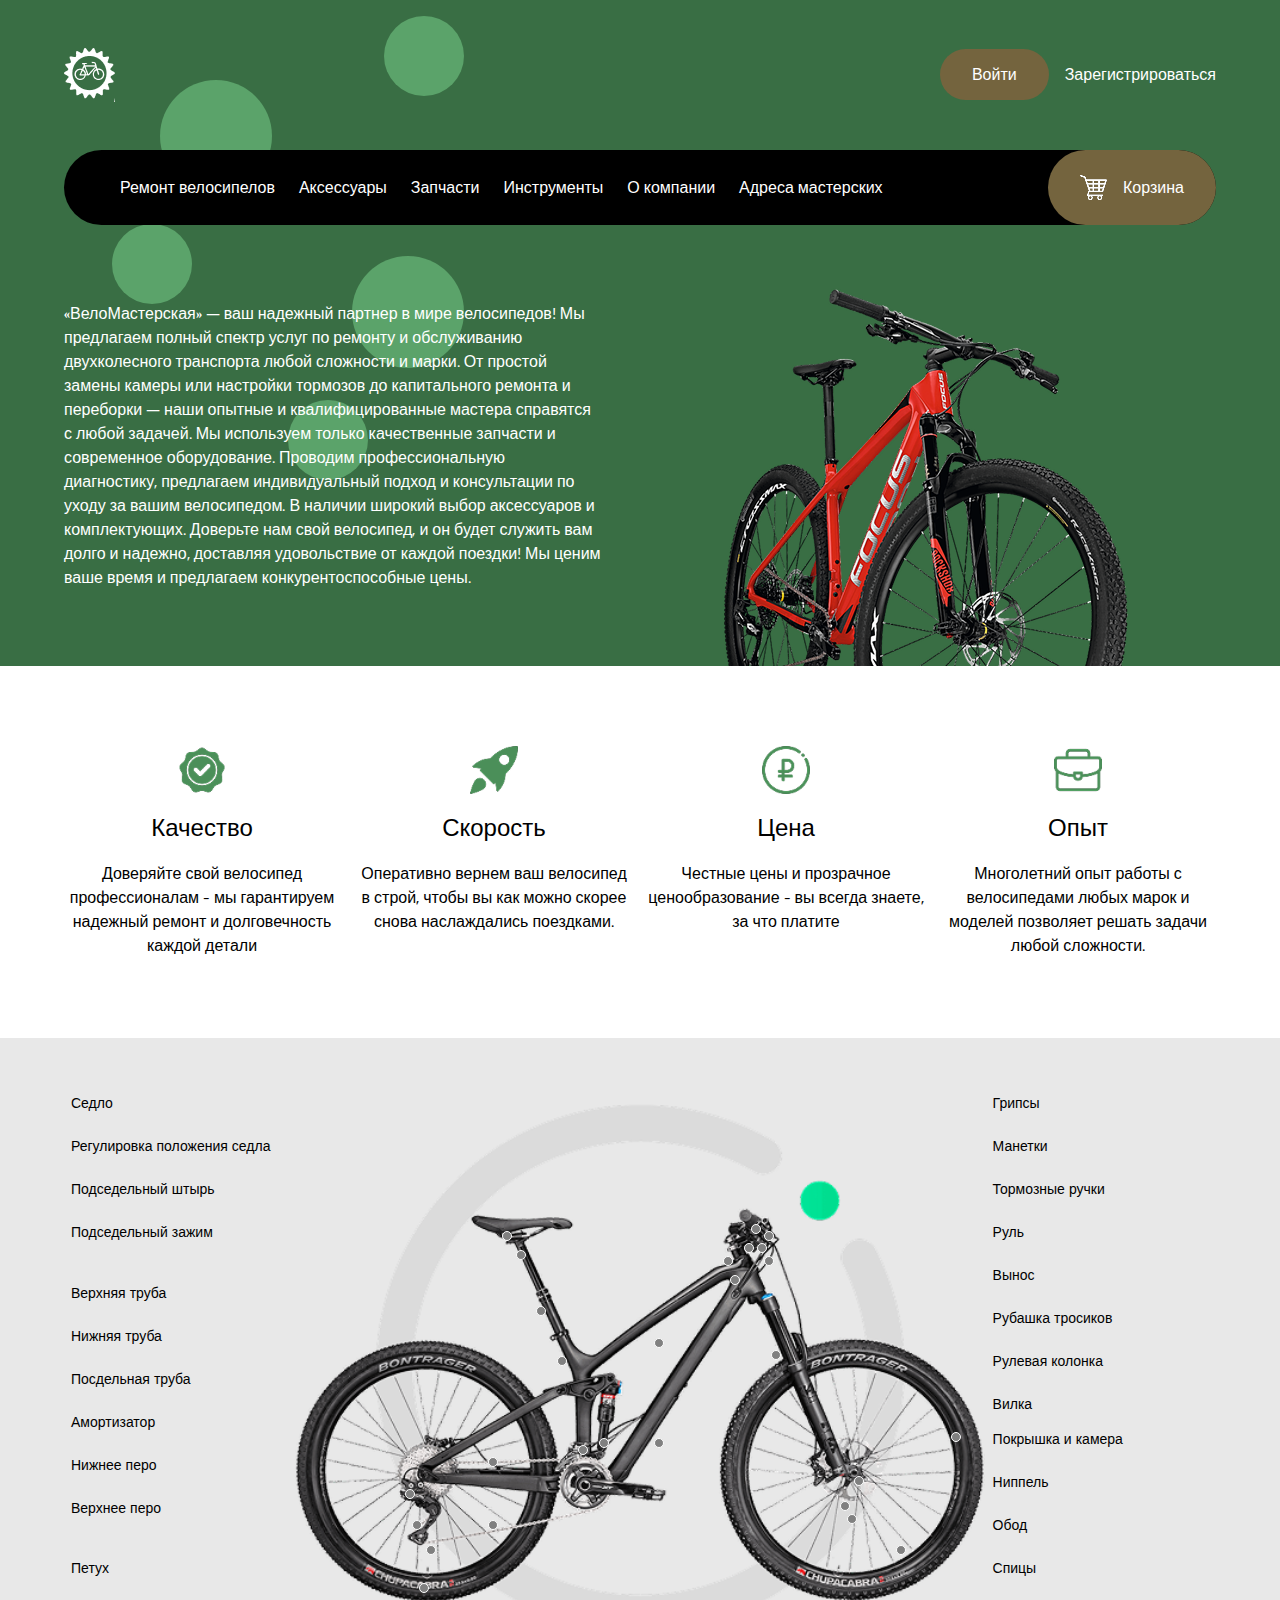
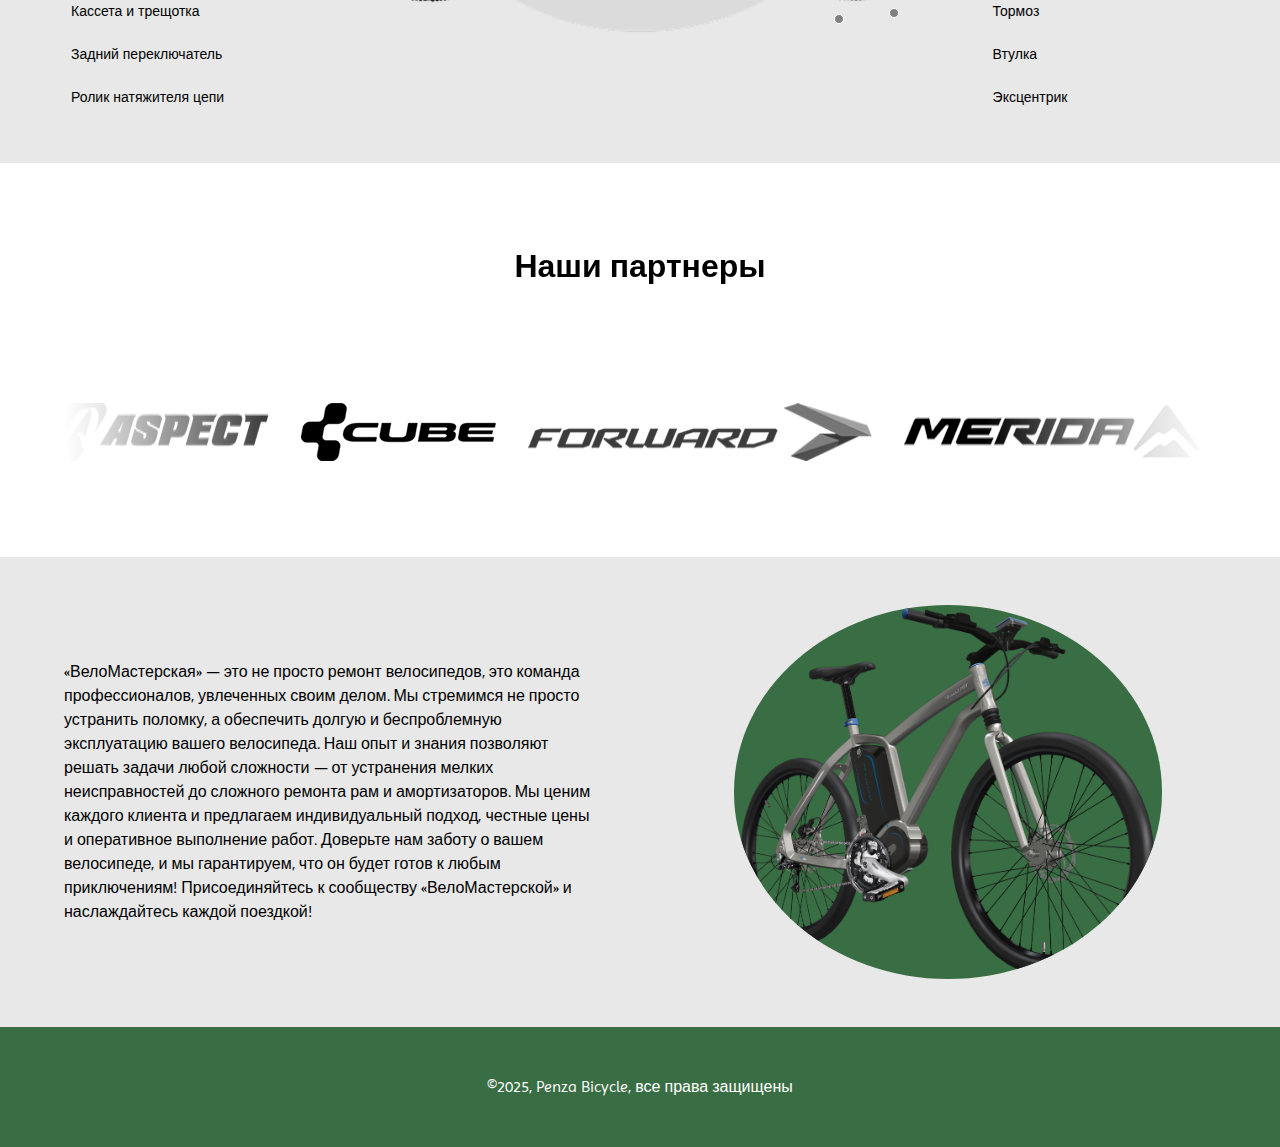
==== index.html @ 022b8cb6 "feat: Add main page" ====
<!DOCTYPE html>
<html lang="en">
	<head>
		<meta charset="UTF-8" />
		<meta name="viewport" content="width=device-width, initial-scale=1.0">
		<title>Веломастерская</title>

		<link rel="stylesheet" href="static/styles/style.css">
		<link rel="stylesheet" href="static/styles/header.css">
		<link rel="stylesheet" href="static/styles/footer.css">

		<link rel="stylesheet" href="static/styles/index/advantages.css">
        <link rel="stylesheet" href="static/styles/index/bicycle_description.css">
		<link rel="stylesheet" href="static/styles/index/brands.css">
		<link rel="stylesheet" href="static/styles/index/bottom-part.css">

		<link rel="preconnect" href="https://fonts.googleapis.com">
		<link rel="preconnect" href="https://fonts.gstatic.com" crossorigin>
		<link
			href="https://fonts.googleapis.com/css2?family=Imprima"
			rel="stylesheet"
		>
	</head>
	<body>
		<header>
            <div class="circle circle-big" id="circle1" style="left: 10em; top: 5em"></div>
		    <div class="circle circle-big" id="circle2" style="left: 22em; top: 16em"></div>
            <div class="circle circle-medium" id="circle3" style="left: 7em; top: 14em"></div>
		    <div class="circle circle-medium" id="circle4" style="left: 24em; top: 1em"></div>
		    <div class="circle circle-medium" id="circle5" style="left: 18em; top: 25em"></div>
			<div class="top-part container">
				<img src="static/images/logo-white 1.png" fetchpriority="high" alt="" />
				<ul class="top-part-navigation">
					<li><a href="authorization.html" class="authorization-button">Войти</a></li>
					<li><a href="registration.html" class="registration-button">Зарегистрироваться</a></li>
				</ul>
			</div>
			<nav class="container">
				<ul class="navigation">
					<div class="drop" role="none">
						<li class="burger-button"><a href="#">&#9776;</a></li>
						<ul class="nav-left-buttons">
							<li><a href="repair.html" class="top-nav-link">Ремонт велосипелов</a></li>
							<li><a href="accessories.html" class="top-nav-link">Аксессуары</a></li>
							<li><a href="spare_parts.html" class="top-nav-link">Запчасти</a></li>
							<li><a href="tools.html" class="top-nav-link">Инструменты</a></li>
							<li><a href="abount_company.html" class="top-nav-link">О компании</a></li>
							<li><a href="workshop_addresses.html" class="top-nav-link">Адреса мастерских</a></li>
						</ul>
					</div>
					<li>
						<a href="bin.html" class="bin-button">
							<img src="static/images/1 1.png" fetchpriority="high" alt="" />
							Корзина
						</a>
					</li>
				</ul>
			</nav>
			<div class="container bottom-part">
				<p>
					«ВелоМастерская» — ваш надежный партнер в мире велосипедов! Мы предлагаем полный спектр услуг по ремонту и обслуживанию двухколесного транспорта любой сложности и марки. От простой замены камеры или настройки тормозов до капитального ремонта и переборки — наши опытные и квалифицированные мастера справятся с любой задачей. Мы используем только качественные запчасти и современное оборудование. Проводим профессиональную диагностику, предлагаем индивидуальный подход и консультации по уходу за вашим велосипедом. В наличии широкий выбор аксессуаров и комплектующих. Доверьте нам свой велосипед, и он будет служить вам долго и надежно, доставляя удовольствие от каждой поездки! Мы ценим ваше время и предлагаем конкурентоспособные цены.
				</p>
				<img src="static/images/header_image.webp"  fetchpriority="high" alt="" />
			</div>
		</header>

		<main>
			<section class="container advantages">
				<div class="advantage">
					<img src="static/images/3 1.png" alt="" />
					<h3>Качество</h3>
					<p>
						Доверяйте свой велосипед профессионалам - мы гарантируем
						надежный ремонт и долговечность каждой детали
					</p>
				</div>
				<div class="advantage">
					<img src="static/images/2 1.png" alt="" />
					<h3>Скорость</h3>
					<p>
						Оперативно вернем ваш велосипед в строй, чтобы вы как 
						можно скорее снова наслаждались поездками.
					</p>
				</div>
				<div class="advantage">
					<img src="static/images/5 1.png" alt="" />
					<h3>Цена</h3>
					<p>
						Честные цены и прозрачное ценообразование - 
						вы всегда знаете, за что платите
					</p>
				</div>
				<div class="advantage">
					<img src="static/images/4 1.png" alt="" />
					<h3>Опыт</h3>
					<p>
						Многолетний опыт работы с велосипедами любых 
						марок и моделей позволяет решать задачи любой 
						сложности.
					</p>
				</div>
			</section>
            <section class="bicycle-description">
				<div class="container">
					<div class="left-column">
						<div class="left1">
							<span class="bicycle-elem" data-bicycle-elem="elem1-dot">Седло</span>
							<span class="bicycle-elem" data-bicycle-elem="elem2-dot">Регулировка положения седла</span>
							<span class="bicycle-elem" data-bicycle-elem="elem3-dot">Подседельный штырь</span>
							<span class="bicycle-elem" data-bicycle-elem="elem4-dot">Подседельный зажим</span>
						</div>
						<div class="left2">
							<span class="bicycle-elem" data-bicycle-elem="elem5-dot">Верхняя труба</span>
							<span class="bicycle-elem" data-bicycle-elem="elem6-dot">Нижняя труба</span>
							<span class="bicycle-elem" data-bicycle-elem="elem7-dot">Посдельная труба</span>
							<span class="bicycle-elem" data-bicycle-elem="elem8-dot">Амортизатор</span>
							<span class="bicycle-elem" data-bicycle-elem="elem9-dot">Нижнее перо</span>
							<span class="bicycle-elem" data-bicycle-elem="elem10-dot">Верхнее перо</span>
						</div>
						<div class="left3">
							<span class="bicycle-elem" data-bicycle-elem="elem11-dot">Петух</span>
							<span class="bicycle-elem" data-bicycle-elem="elem12-dot">Кассета и трещотка</span>
							<span class="bicycle-elem" data-bicycle-elem="elem13-dot">Задний переключатель</span>
							<span class="bicycle-elem" data-bicycle-elem="elem14-dot">Ролик натяжителя цепи</span>
						</div>
					</div>
					<div class="img-container">
						<img src="static/images/bike-1.webp" id="bicycle-img" data-size="small" loading="lazy" alt="">
						<div class="dot" id="elem1-dot"></div>
						<div class="dot" id="elem2-dot"></div>
						<div class="dot" id="elem3-dot"></div>
						<div class="dot" id="elem4-dot"></div>
						<div class="dot" id="elem5-dot"></div>
						<div class="dot" id="elem6-dot"></div>
						<div class="dot" id="elem7-dot"></div>
						<div class="dot" id="elem8-dot"></div>
						<div class="dot" id="elem9-dot"></div>
						<div class="dot" id="elem10-dot"></div>
						<div class="dot" id="elem11-dot"></div>
						<div class="dot" id="elem12-dot"></div>
						<div class="dot" id="elem13-dot"></div>
						<div class="dot" id="elem14-dot"></div>
						<div class="dot" id="elem15-dot"></div>
						<div class="dot" id="elem16-dot"></div>
						<div class="dot" id="elem17-dot"></div>
						<div class="dot" id="elem18-dot"></div>
						<div class="dot" id="elem19-dot"></div>
						<div class="dot" id="elem20-dot"></div>
						<div class="dot" id="elem21-dot"></div>
						<div class="dot" id="elem22-dot"></div>
						<div class="dot" id="elem23-dot"></div>
						<div class="dot" id="elem24-dot"></div>
						<div class="dot" id="elem25-dot"></div>
						<div class="dot" id="elem26-dot"></div>
						<div class="dot" id="elem27-dot"></div>
						<div class="dot" id="elem28-dot"></div>
						<div class="dot" id="elem29-dot"></div>
					</div>
					<div class="right-column">
						<div class="right1">
							<span class="bicycle-elem" data-bicycle-elem="elem15-dot">Грипсы</span>
							<span class="bicycle-elem" data-bicycle-elem="elem16-dot">Манетки</span>
							<span class="bicycle-elem" data-bicycle-elem="elem17-dot">Тормозные ручки</span>
							<span class="bicycle-elem" data-bicycle-elem="elem18-dot">Руль</span>
							<span class="bicycle-elem" data-bicycle-elem="elem19-dot">Вынос</span>
							<span class="bicycle-elem" data-bicycle-elem="elem20-dot">Рубашка тросиков</span>
							<span class="bicycle-elem" data-bicycle-elem="elem21-dot">Рулевая колонка</span>
							<span class="bicycle-elem" data-bicycle-elem="elem22-dot">Вилка</span>
						</div>
						<div class="right2">
							<span class="bicycle-elem" data-bicycle-elem="elem23-dot">Покрышка и камера</span>
							<span class="bicycle-elem" data-bicycle-elem="elem24-dot">Ниппель</span>
							<span class="bicycle-elem" data-bicycle-elem="elem25-dot">Обод</span>
							<span class="bicycle-elem" data-bicycle-elem="elem26-dot">Спицы</span>
							<span class="bicycle-elem" data-bicycle-elem="elem27-dot">Тормоз</span>
							<span class="bicycle-elem" data-bicycle-elem="elem28-dot">Втулка</span>
							<span class="bicycle-elem" data-bicycle-elem="elem29-dot">Эксцентрик</span>
						</div>
					</div>
				</div>
            </section>
			<section class="brands scroller container" data-direction="right" data-speed="fast" data-animated="true">
				<h2>Наши партнеры</h2>
				<div class="scroller__inner">
				  	<img src="static/images/aspect@2x 1.png" loading="lazy" alt="">
				  	<img src="static/images/cube@2x 1.png" loading="lazy" alt="">
				  	<img src="static/images/forward@2x 1.png" loading="lazy" alt="">
				  	<img src="static/images/merida@2x 1.png" loading="lazy" alt="">
				  	<img src="static/images/stels@2x 1.png" loading="lazy" alt="">
				</div>
			</section>
			<section class="bottom">
				<div class="container">
					<p>
						«ВелоМастерская» — это не просто ремонт велосипедов, 
						это команда профессионалов, увлеченных своим делом.
						Мы стремимся не просто устранить поломку, а обеспечить долгую и
						беспроблемную эксплуатацию вашего велосипеда. Наш опыт и знания 
						позволяют решать задачи любой сложности — от устранения мелких 
						неисправностей до сложного ремонта рам и амортизаторов. Мы ценим 
						каждого клиента и предлагаем индивидуальный подход, честные цены 
						и оперативное выполнение работ. Доверьте нам заботу о вашем 
						велосипеде, и мы гарантируем, что он будет готов к любым 
						приключениям! Присоединяйтесь к сообществу «ВелоМастерской» и 
						наслаждайтесь каждой поездкой!
					</p>
					<img src="static/images/c3c6a8e456837e34212d63ec5c951f5b.png" loading="lazy" alt="">
				</div>
			</section>
		</main>
		<footer>
			<div class="container">
				©2025, Penza Bicycle, все права защищены
			</div>
		</footer>
        <script src="static/scripts/index/bicycle.js"></script>
		<script src="static/scripts/index/scroller.js"></script>
		<script src="static/scripts/index/resize.js"></script>
	</body>
</html>
---- static/styles/style.css ----
*,
*::after,
*::before {
	margin: 0;
	padding: 0;
	box-sizing: border-box;
	font-family: "Imprima", sans-serif;
	font-weight: 400;
	font-style: normal;
	font-size: var(--fz-medium);
	line-height: 1.5;
}

@property --dark-green {
	syntax: "<color>";
	inherits: true;
	initial-value: #4b8f59;
}

@property --light-green {
	syntax: "<color>";
	inherits: true;
	initial-value: #5ba36a;
}

@property --light-gray {
	syntax: "<color>";
	inherits: true;
	initial-value: #e8e8e8;
}

@property --white {
	syntax: "<color>";
	inherits: true;
	initial-value: #ffffff;
}

@property --black {
	syntax: "<color>";
	inherits: true;
	initial-value: #000000;
}

@property --light-gold {
	syntax: "<color>";
	inherits: true;
	initial-value: #a08e64;
}

@property --fz-tiny {
	syntax: "<length>";
	inherits: true;
	initial-value: 12px;
}

@property --fz-small {
	syntax: "<length>";
	inherits: true;
	initial-value: 14px;
}

@property --fz-medium {
	syntax: "<length>";
	inherits: true;
	initial-value: 16px;
}

@property --fz-larger {
	syntax: "<length>";
	inherits: true;
	initial-value: 20px;
}

@property --fz-big {
	syntax: "<length>";
	inherits: true;
	initial-value: 24px;
}

:root {
	--dark-green: #396e44;
	--light-gold: #74643e;
	--white: #ffffff;
	--black: #000000;
	--light-green: #5ba36a;
	--light-gray: #e8e8e8;

	--fz-tiny: 0.75rem;
	--fz-small: 0.875rem;
	--fz-medium: 1rem;
	--fz-larger: 1.25rem;
	--fz-big: 1.5rem;
}

.container {
	width: 90%;
	max-width: 110em;
	margin: auto;
}

@media (max-width: 800px) {
	*,
	*::after,
	*::before {
		font-size: var(--fz-small);
	}
}
---- static/styles/header.css ----
header {
    background-color: var(--dark-green);
}

header > * {
    position: relative;
}

.top-part {
    display: flex;
    justify-content: space-between;
    align-items: center;
    padding: 3em 0;
}

.authorization-button {
    background-color: var(--light-gold);
    color: var(--white);
    padding: 1em 2em;
    border-radius: 100px;
    text-decoration: none;
}

.registration-button {
    text-decoration: none;
    color: var(--white);
}

.navigation, .top-part-navigation {
    display: flex;
    list-style: none;
    align-items: center;
}

.navigation {
    background-color: var(--black);
    padding-left: 2em;
    border-radius: 100px;
    justify-content: space-between;
}

.nav-left-buttons {
    display: flex;
    gap: 1.5em;
    padding: 1.5em;
}

.burger-button {
    display: none;
    color: var(--white);
}

.burger-button > a {
    color: var(--white);
    text-decoration: none;
    font-size: var(--fz-big);
}

.top-part-navigation {
    display: flex;
    gap: 1em;
}

.top-nav-link {
    position: relative;
    color: var(--white);
    text-decoration: none;
}

.top-nav-link::after {
    position: absolute;
    content: "";
    top: 105%;
    left: 50%;
    right: 50%;
    border-bottom: 1.5px solid var(--white);
    color: var(--white);
    transition: all .5s;
}

.top-nav-link:hover::after {
    left: 0;
    right: 0;
}

.bin-button {
    display: flex;
    gap: 1em;
    padding: 1.5em 2em;
    align-items: center;
    border-radius: 100px;
    background-color: var(--light-gold);
    color: var(--white);
    text-decoration: none;
}

.bottom-part {
    display: flex;
    align-items: center;
    color: var(--white);
}

.bottom-part > p {
    padding: 3em 0;
}

.bottom-part > img {
    align-self: flex-end;
}

.circle {
    position: absolute;
    border-radius: 50%;
    background-color: var(--light-green);
    z-index: 0;
}

.circle-big {
    width: 112px;
    height: 112px;
}

.circle-medium {
    width: 80px;
    height: 80px;
}


@media (max-width: 1150px) {
    .bottom-part > img {
        display: none;
    }

    .bottom-part > p {
        width: 70%;
    }

    .nav-left-buttons {
        display: none;
    }

    .burger-button {
        display: block;
    }

    .drop {
        position: relative;
    }

    .drop:hover .nav-left-buttons {
        position: absolute;
        width: max-content;
        background-color: var(--black);
        display: flex;
        flex-direction: column;
        z-index: 1;
    }

    .bin-button {
        padding: 1em 1.5em;
    }
}

@media (max-width: 750px) {
    .bottom-part > p {
        width: 100%;
    }
}

@media (max-width: 450px) {
    .circle {
        display: none;
    }
    
    .top-part-navigation {
        flex-direction: column;
        gap: 2em;
    }

    .bin-button > img {
        display: none;
    }
}
---- static/styles/footer.css ----
footer {
    color: var(--white);
    background-color: var(--dark-green);
    padding: 3em 0;
    text-align: center;
}
---- static/styles/index/advantages.css ----
.advantages {
    display: grid;
    grid-template-columns: repeat(4, 1fr);
    margin-top: 5em;
    gap: 1em;
    align-items: flex-start;
}

.advantage {
    display: flex;
    flex-direction: column;
    gap: 1em;
    justify-content: center;
    align-items: center;
}

.advantage > h3 {
    font-size: var(--fz-big);
}

.advantage > p {
    text-align: center;
}

.advantage > img {
    width: 3em;
}

@media (max-width: 1000px) {
    .advantages {
        grid-template-columns: 1fr 1fr;
    }
    .advantage > h3 {
        font-size: var(--fz-larger);
    }
} 

@media (max-width: 600px) {
    .advantages {
        grid-template-columns: 1fr;
    }
}
---- static/styles/index/bicycle_description.css ----
.bicycle-description{
    margin-top: 5em;
    gap: 2em;
    background-color: var(--light-gray);
}

.bicycle-description > .container {
    display: grid;
    grid-template-columns: 1fr 3fr 1fr;
    padding: 3em 0;
}

.img-container {
    position: relative;
}

.img-container > img {
    width: 100%;
}

.left-column, .right-column {
    display: flex;
    flex-direction: column;
    justify-content: space-between;
}

.left-column > *, .right-column > * {
    display: flex;
    flex-direction: column;
    gap: 0.5em;
}

.bicycle-elem {
    width: max-content;
    padding: 0.5em;
    font-size: var(--fz-small);
}

.bicycle-elem[data-active] {
    border-radius: 100px;
    background-color: var(--dark-green);
    color: var(--white);
    cursor: pointer;
}

.dot {
    position: absolute;
    width: 10px;
    height: 10px;
    border-radius: 50%;
    border: 1px solid rgb(254, 254, 254);
    background-color: gray;
}

.dot[data-active] {
    transform: scale(1.5);
    border: 1px solid rgb(255, 255, 255);
    background-color: rgb(96, 194, 255);
    cursor: pointer;
}

@media (max-width: 1200px) {
    .bicycle-description > .container {
        grid-template-columns: 1fr;
    }
    .left-column > *, .right-column > * {
        align-content: space-around;
        flex-wrap: wrap;
        flex-direction: row;
    }

    .img-container > img {
        width: 50%;
    }
}

@media (max-width: 800px) {
    .img-container > img {
        width: 80%;
    }
}
---- static/styles/index/brands.css ----
.brands {
	margin-top: 5em;
}

.brands h2 {
	font-size: 2rem;
	font-weight: bold;
}

.scroller__inner {
	padding: 1rem 0;
	display: flex;
	flex-wrap: wrap;
	gap: 2rem;
}

.scroller__inner img {
	filter: grayscale(1);
}

.scroller__inner img:hover {
	filter: grayscale(0);
}


.scroller[data-animated="true"] {
	overflow: hidden;
	-webkit-mask: linear-gradient(
		90deg,
		transparent,
		white 20%,
		white 80%,
		transparent
	);
	mask: linear-gradient(
		90deg,
		transparent,
		white 20%,
		white 80%,
		transparent
	);
}

.scroller[data-animated="true"] .scroller__inner {
	width: fit-content;
	width: max-content;
	flex-wrap: nowrap;
	animation: scroll var(--_animation-duration, 40s)
		var(--_animation-direction, forwards) linear infinite;
}

.scroller[data-direction="right"] {
	--_animation-direction: reverse;
}

.scroller[data-speed="fast"] {
	--_animation-duration: 15s;
}

.brands > h2 {
	text-align: center;
	margin-bottom: 3em;
}

@keyframes scroll {
	to {
		transform: translate(calc(-50% - 0.5rem));
	}
}

@media (max-width: 1000px) {
	.scroller__inner img {
		width: 12rem;
	}
}

@media (max-width: 600px) {
	.scroller__inner img {
		width: 8rem;
	}

	.brands h2 {
		font-size: var(--fz-big);
	}
}
---- static/styles/index/bottom-part.css ----
.bottom {
    background-color: var(--light-gray);
    margin-top: 5em;
}

.bottom > .container {
    display: grid;
    align-items: center;
    grid-template-columns: repeat(2, 1fr);
    padding: 3em 0;
    gap: 5em;
}

.bottom p {
    color: var(--black);
}

.bottom img {
    background-color: var(--dark-green);
    border-radius: 50%;
    max-width: 80%;
    justify-self: center;
}

@media (max-width: 1100px) {
    .bottom > .container {
        grid-template-columns: 1fr;
    }
}
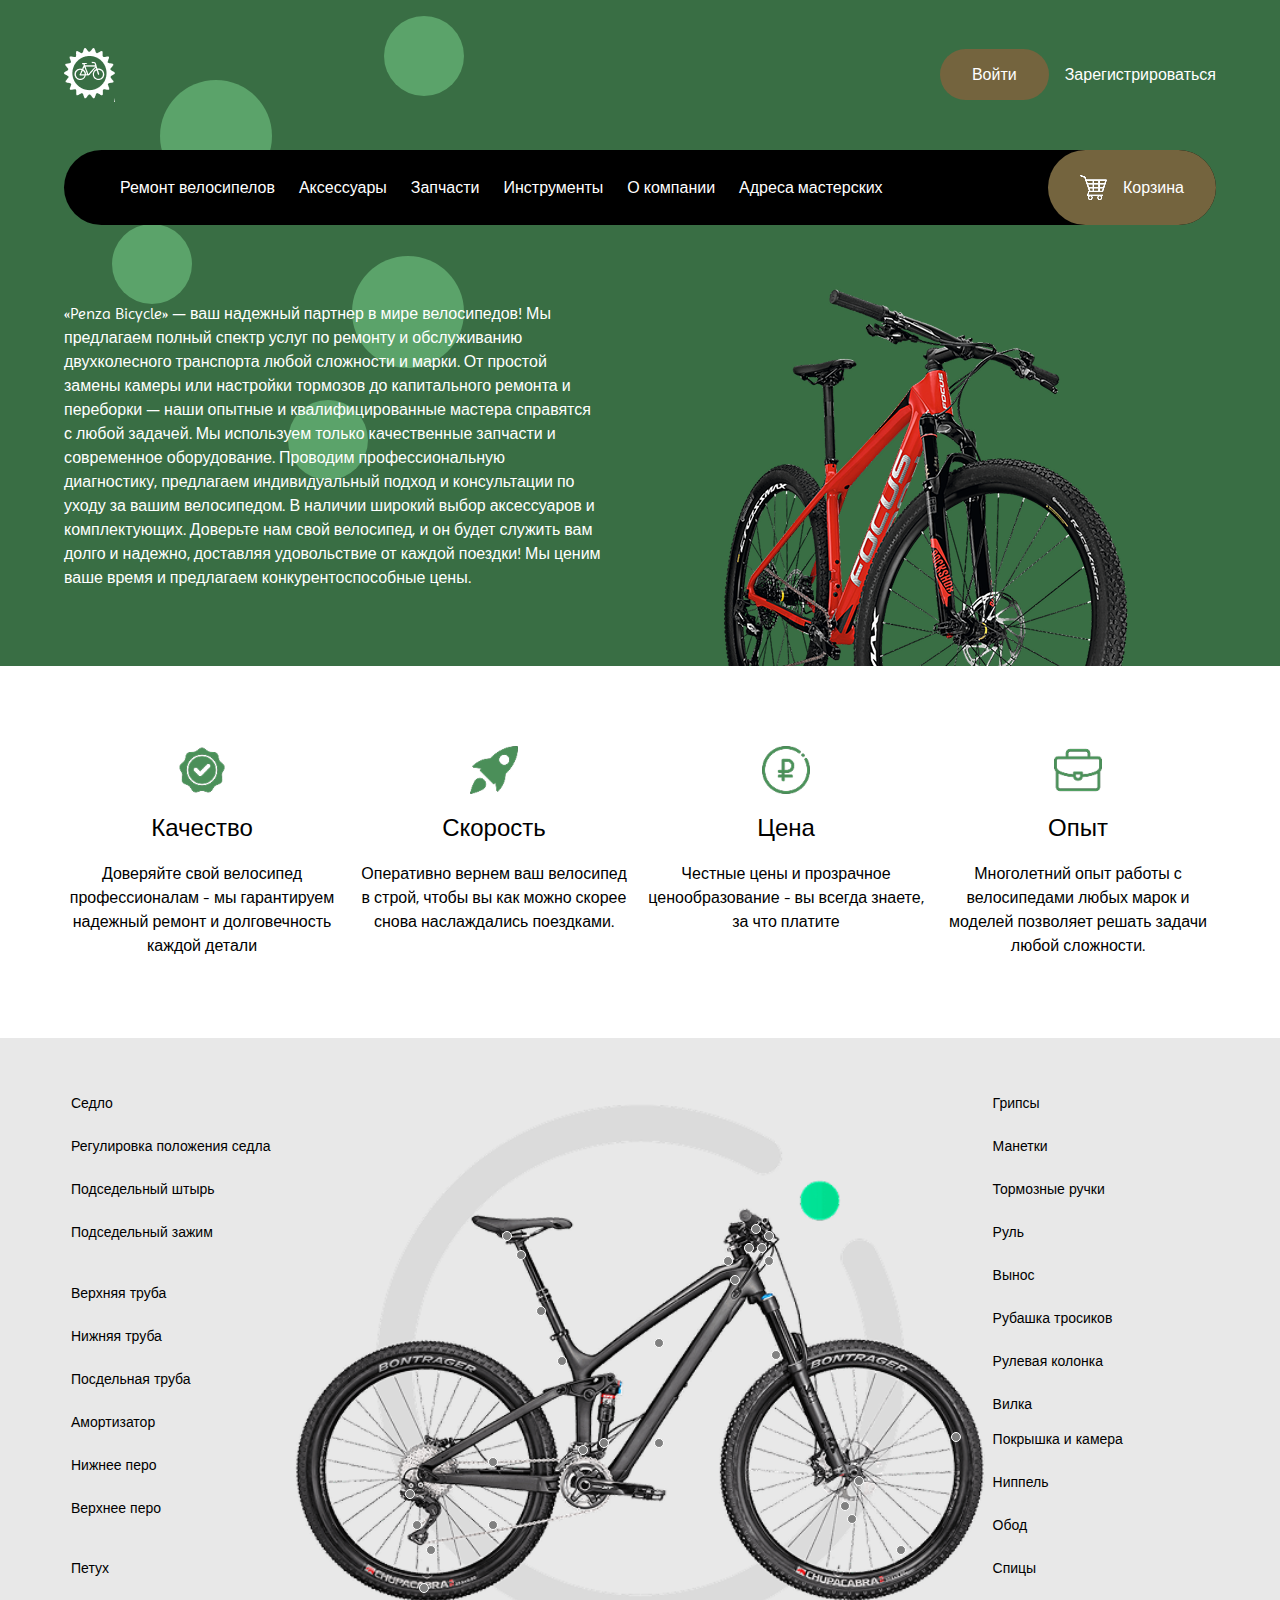
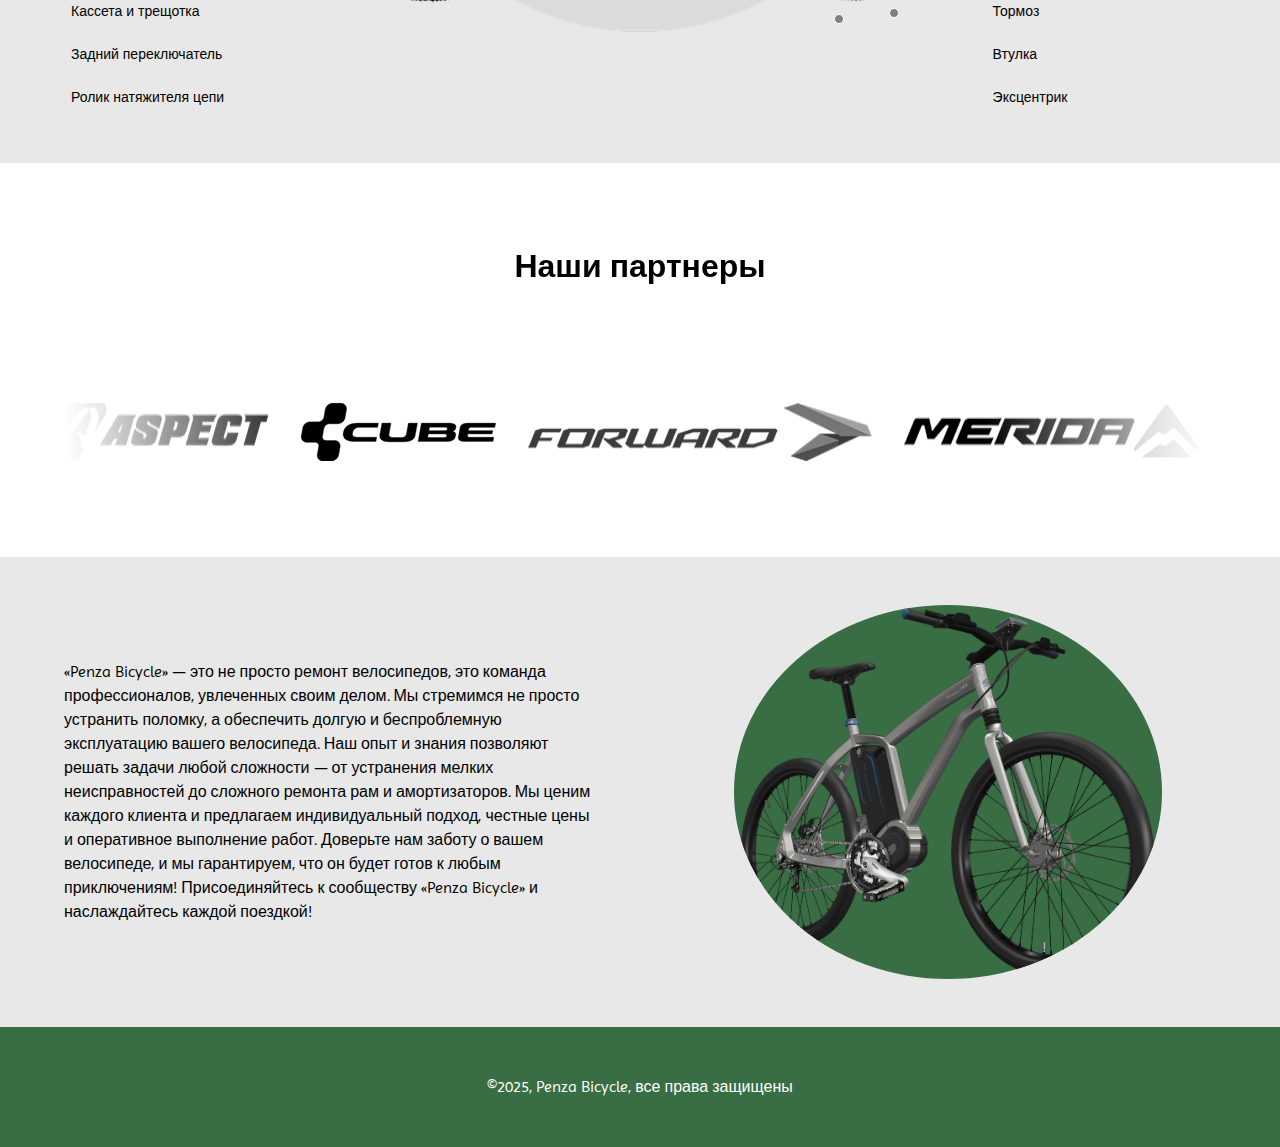
==== commit e1d4b5dd: "fix: fix css code and html" ====
--- a/index.html
+++ b/index.html
@@ -3,7 +3,23 @@
 	<head>
 		<meta charset="UTF-8" />
 		<meta name="viewport" content="width=device-width, initial-scale=1.0">
-		<title>Веломастерская</title>
+		<meta http-equiv="X-UA-Compatible" content="ie=edge">
+
+		<title>Penza Bicycle</title>
+
+		<link rel="shortcut icon" href="static/images/logo.ico" type="image/x-icon">
+		<meta name="description" content="Главная страница">
+
+		<meta property="og:title" content="Penza Bicycle">
+		<meta property="og:description" content="Penza Bicycle">
+
+		<meta property="og:url" content="https://annddreyy.github.io/bicycle-store/">
+		<meta property="og:image" content="static/images/header_image.webp" />
+
+		<meta name="twitter:title" content="Penza Bicycle">
+		<meta name="twitter:description" content="Penza Bicycle">
+		<meta name="twitter:url" content="https://annddreyy.github.io/bicycle-store/">
+		<meta name="twitter:image:src" content="static/images/header_image.webp" />
 
 		<link rel="stylesheet" href="static/styles/style.css">
 		<link rel="stylesheet" href="static/styles/header.css">
@@ -23,13 +39,13 @@
 	</head>
 	<body>
 		<header>
-            <div class="circle circle-big" id="circle1" style="left: 10em; top: 5em"></div>
-		    <div class="circle circle-big" id="circle2" style="left: 22em; top: 16em"></div>
-            <div class="circle circle-medium" id="circle3" style="left: 7em; top: 14em"></div>
-		    <div class="circle circle-medium" id="circle4" style="left: 24em; top: 1em"></div>
-		    <div class="circle circle-medium" id="circle5" style="left: 18em; top: 25em"></div>
+            <div class="circle circle-big" style="left: 10em; top: 5em"></div>
+		    <div class="circle circle-big" style="left: 22em; top: 16em"></div>
+            <div class="circle circle-medium" style="left: 7em; top: 14em"></div>
+		    <div class="circle circle-medium" style="left: 24em; top: 1em"></div>
+		    <div class="circle circle-medium" style="left: 18em; top: 25em"></div>
 			<div class="top-part container">
-				<img src="static/images/logo-white 1.png" fetchpriority="high" alt="" />
+				<img src="static/images/logo-white 1.png" fetchpriority="high" alt="Логотип компании">
 				<ul class="top-part-navigation">
 					<li><a href="authorization.html" class="authorization-button">Войти</a></li>
 					<li><a href="registration.html" class="registration-button">Зарегистрироваться</a></li>
@@ -37,7 +53,7 @@
 			</div>
 			<nav class="container">
 				<ul class="navigation">
-					<div class="drop" role="none">
+					<div class="drop">
 						<li class="burger-button"><a href="#">&#9776;</a></li>
 						<ul class="nav-left-buttons">
 							<li><a href="repair.html" class="top-nav-link">Ремонт велосипелов</a></li>
@@ -51,23 +67,34 @@
 					<li>
 						<a href="bin.html" class="bin-button">
 							<img src="static/images/1 1.png" fetchpriority="high" alt="" />
-							Корзина
+							<span>Корзина</span>
 						</a>
 					</li>
 				</ul>
 			</nav>
 			<div class="container bottom-part">
 				<p>
-					«ВелоМастерская» — ваш надежный партнер в мире велосипедов! Мы предлагаем полный спектр услуг по ремонту и обслуживанию двухколесного транспорта любой сложности и марки. От простой замены камеры или настройки тормозов до капитального ремонта и переборки — наши опытные и квалифицированные мастера справятся с любой задачей. Мы используем только качественные запчасти и современное оборудование. Проводим профессиональную диагностику, предлагаем индивидуальный подход и консультации по уходу за вашим велосипедом. В наличии широкий выбор аксессуаров и комплектующих. Доверьте нам свой велосипед, и он будет служить вам долго и надежно, доставляя удовольствие от каждой поездки! Мы ценим ваше время и предлагаем конкурентоспособные цены.
+					«Penza Bicycle» — ваш надежный партнер в мире велосипедов! 
+					Мы предлагаем полный спектр услуг по ремонту и обслуживанию 
+					двухколесного транспорта любой сложности и марки. От простой 
+					замены камеры или настройки тормозов до капитального ремонта и 
+					переборки — наши опытные и квалифицированные мастера справятся с 
+					любой задачей. Мы используем только качественные запчасти и 
+					современное оборудование. Проводим профессиональную диагностику, 
+					предлагаем индивидуальный подход и консультации по уходу за вашим 
+					велосипедом. В наличии широкий выбор аксессуаров и комплектующих. 
+					Доверьте нам свой велосипед, и он будет служить вам долго и надежно, 
+					доставляя удовольствие от каждой поездки! Мы ценим ваше время и 
+					предлагаем конкурентоспособные цены.
 				</p>
-				<img src="static/images/header_image.webp"  fetchpriority="high" alt="" />
+				<img src="static/images/header_image.webp" fetchpriority="high" aria-hidden="true" alt="">
 			</div>
 		</header>
 
 		<main>
 			<section class="container advantages">
 				<div class="advantage">
-					<img src="static/images/3 1.png" alt="" />
+					<img src="static/images/3 1.png" alt="" aria-hidden="true">
 					<h3>Качество</h3>
 					<p>
 						Доверяйте свой велосипед профессионалам - мы гарантируем
@@ -75,7 +102,7 @@
 					</p>
 				</div>
 				<div class="advantage">
-					<img src="static/images/2 1.png" alt="" />
+					<img src="static/images/2 1.png" alt="" aria-hidden="true">
 					<h3>Скорость</h3>
 					<p>
 						Оперативно вернем ваш велосипед в строй, чтобы вы как 
@@ -83,7 +110,7 @@
 					</p>
 				</div>
 				<div class="advantage">
-					<img src="static/images/5 1.png" alt="" />
+					<img src="static/images/5 1.png" alt="" aria-hidden="true">
 					<h3>Цена</h3>
 					<p>
 						Честные цены и прозрачное ценообразование - 
@@ -91,7 +118,7 @@
 					</p>
 				</div>
 				<div class="advantage">
-					<img src="static/images/4 1.png" alt="" />
+					<img src="static/images/4 1.png" alt="" aria-hidden="true">
 					<h3>Опыт</h3>
 					<p>
 						Многолетний опыт работы с велосипедами любых 
@@ -125,7 +152,7 @@
 						</div>
 					</div>
 					<div class="img-container">
-						<img src="static/images/bike-1.webp" id="bicycle-img" data-size="small" loading="lazy" alt="">
+						<img src="static/images/bike-1.webp" id="bicycle-img" data-size="small" loading="lazy" aralt="">
 						<div class="dot" id="elem1-dot"></div>
 						<div class="dot" id="elem2-dot"></div>
 						<div class="dot" id="elem3-dot"></div>
@@ -192,7 +219,7 @@
 			<section class="bottom">
 				<div class="container">
 					<p>
-						«ВелоМастерская» — это не просто ремонт велосипедов, 
+						«Penza Bicycle» — это не просто ремонт велосипедов, 
 						это команда профессионалов, увлеченных своим делом.
 						Мы стремимся не просто устранить поломку, а обеспечить долгую и
 						беспроблемную эксплуатацию вашего велосипеда. Наш опыт и знания 
@@ -201,10 +228,10 @@
 						каждого клиента и предлагаем индивидуальный подход, честные цены 
 						и оперативное выполнение работ. Доверьте нам заботу о вашем 
 						велосипеде, и мы гарантируем, что он будет готов к любым 
-						приключениям! Присоединяйтесь к сообществу «ВелоМастерской» и 
+						приключениям! Присоединяйтесь к сообществу «Penza Bicycle» и 
 						наслаждайтесь каждой поездкой!
 					</p>
-					<img src="static/images/c3c6a8e456837e34212d63ec5c951f5b.png" loading="lazy" alt="">
+					<img src="static/images/c3c6a8e456837e34212d63ec5c951f5b-min (1).png" loading="lazy" alt="">
 				</div>
 			</section>
 		</main>
--- a/static/styles/style.css
+++ b/static/styles/style.css
@@ -29,6 +29,12 @@
 	initial-value: #e8e8e8;
 }
 
+@property --dark-gray {
+	syntax: "<color>";
+	inherits: true;
+	initial-value: gray;
+}
+
 @property --white {
 	syntax: "<color>";
 	inherits: true;
@@ -45,6 +51,12 @@
 	syntax: "<color>";
 	inherits: true;
 	initial-value: #a08e64;
+}
+
+@property --light-blue {
+	syntax: "<color>";
+	inherits: true;
+	initial-value: #60c2ff;
 }
 
 @property --fz-tiny {
@@ -84,6 +96,8 @@
 	--black: #000000;
 	--light-green: #5ba36a;
 	--light-gray: #e8e8e8;
+    --dark-gray: gray;
+    --light-blue: #60c2ff;
 
 	--fz-tiny: 0.75rem;
 	--fz-small: 0.875rem;
--- a/static/styles/header.css
+++ b/static/styles/header.css
@@ -112,7 +112,6 @@
     position: absolute;
     border-radius: 50%;
     background-color: var(--light-green);
-    z-index: 0;
 }
 
 .circle-big {
--- a/static/styles/index/bicycle_description.css
+++ b/static/styles/index/bicycle_description.css
@@ -1,6 +1,5 @@
-.bicycle-description{
+.bicycle-description {
     margin-top: 5em;
-    gap: 2em;
     background-color: var(--light-gray);
 }
 
@@ -48,14 +47,14 @@
     width: 10px;
     height: 10px;
     border-radius: 50%;
-    border: 1px solid rgb(254, 254, 254);
-    background-color: gray;
+    border: 1px solid var(--white);
+    background-color: var(--dark-gray);
 }
 
 .dot[data-active] {
     transform: scale(1.5);
-    border: 1px solid rgb(255, 255, 255);
-    background-color: rgb(96, 194, 255);
+    border: 1px solid var(--white);
+    background-color: var(--light-blue);
     cursor: pointer;
 }
 
@@ -64,9 +63,9 @@
         grid-template-columns: 1fr;
     }
     .left-column > *, .right-column > * {
+        flex-direction: row;
         align-content: space-around;
         flex-wrap: wrap;
-        flex-direction: row;
     }
 
     .img-container > img {
--- a/static/styles/index/brands.css
+++ b/static/styles/index/brands.css
@@ -2,9 +2,11 @@
 	margin-top: 5em;
 }
 
-.brands h2 {
+.brands > h2 {
 	font-size: 2rem;
 	font-weight: bold;
+	text-align: center;
+	margin-bottom: 3em;
 }
 
 .scroller__inner {
@@ -42,7 +44,6 @@
 }
 
 .scroller[data-animated="true"] .scroller__inner {
-	width: fit-content;
 	width: max-content;
 	flex-wrap: nowrap;
 	animation: scroll var(--_animation-duration, 40s)
@@ -55,11 +56,6 @@
 
 .scroller[data-speed="fast"] {
 	--_animation-duration: 15s;
-}
-
-.brands > h2 {
-	text-align: center;
-	margin-bottom: 3em;
 }
 
 @keyframes scroll {
@@ -82,4 +78,10 @@
 	.brands h2 {
 		font-size: var(--fz-big);
 	}
+}
+
+@media (prefers-reduced-motion: reduce) {
+	.scroller[data-animated="true"] .scroller__inner {
+		animation-play-state: paused;
+	}
 }--- a/static/styles/index/bottom-part.css
+++ b/static/styles/index/bottom-part.css
@@ -5,8 +5,8 @@
 
 .bottom > .container {
     display: grid;
+    grid-template-columns: repeat(2, 1fr);
     align-items: center;
-    grid-template-columns: repeat(2, 1fr);
     padding: 3em 0;
     gap: 5em;
 }
@@ -22,7 +22,7 @@
     justify-self: center;
 }
 
-@media (max-width: 1100px) {
+@media (max-width: 900px) {
     .bottom > .container {
         grid-template-columns: 1fr;
     }
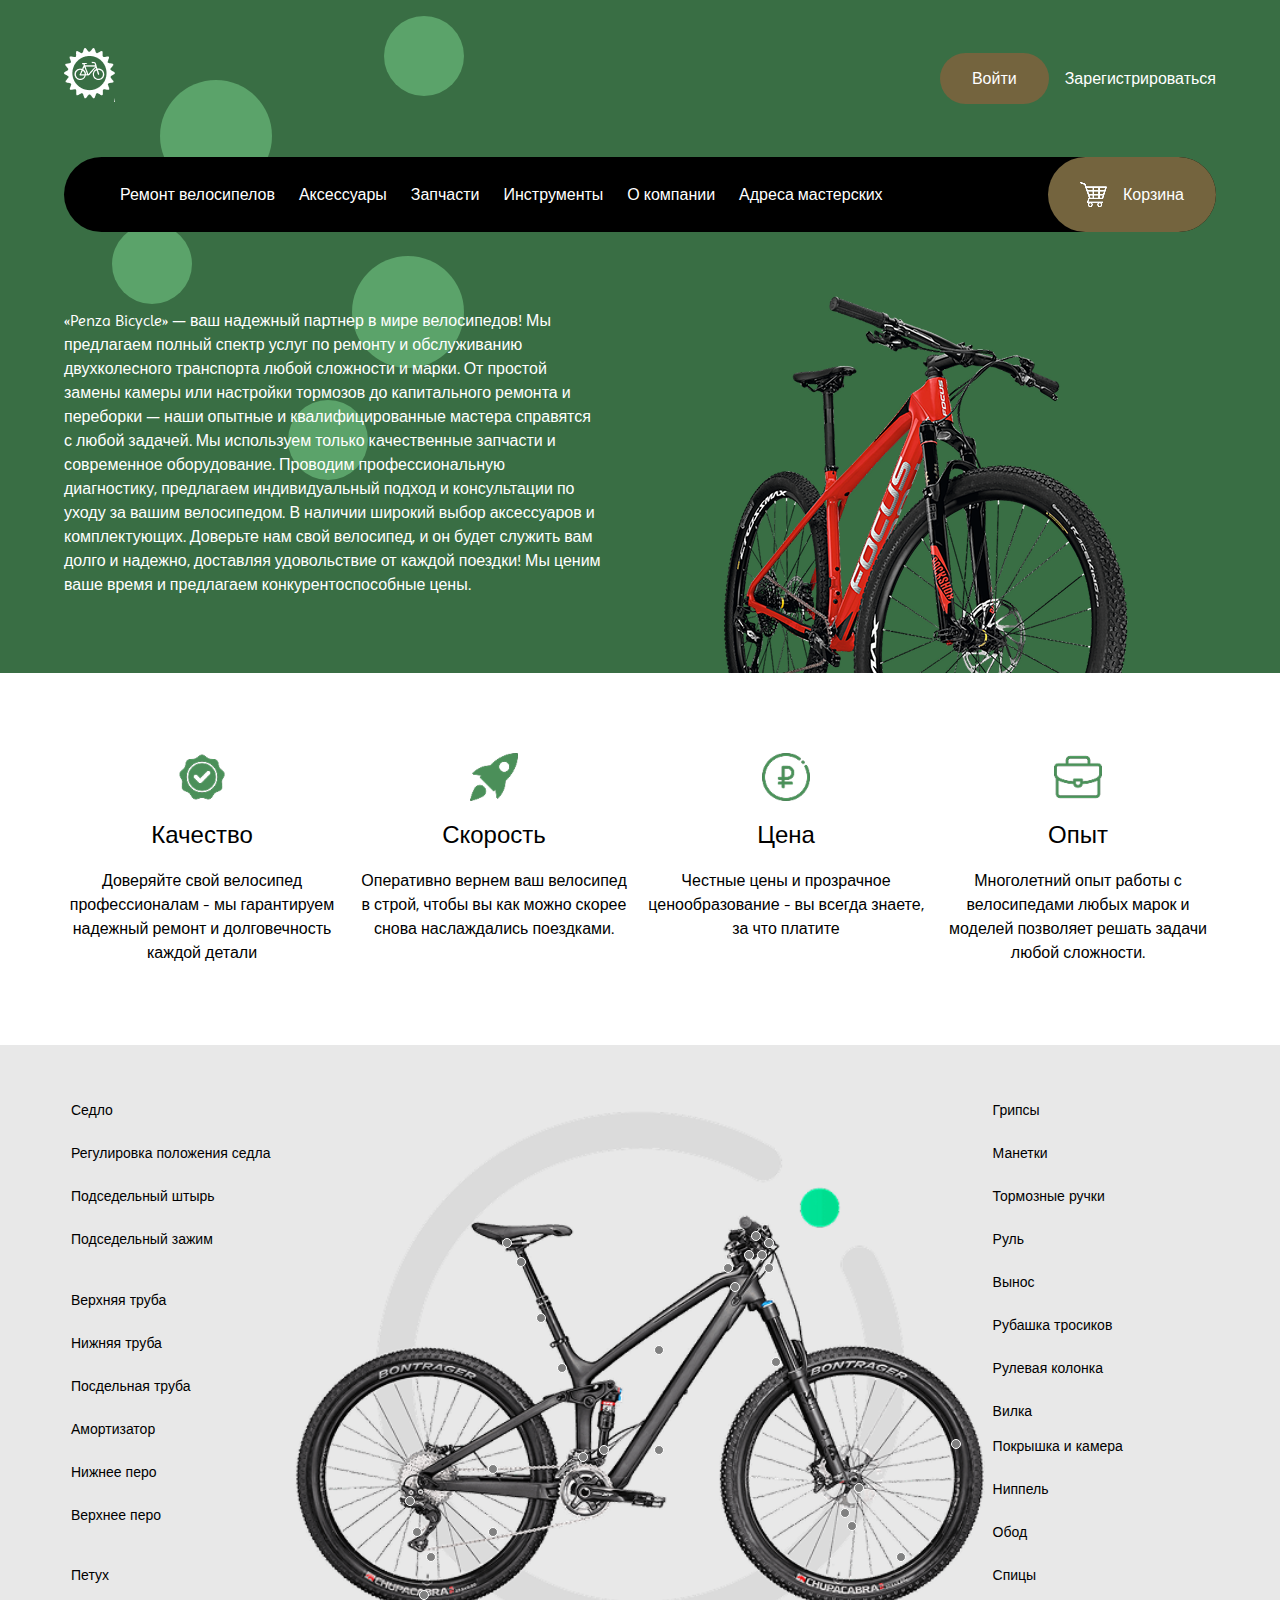
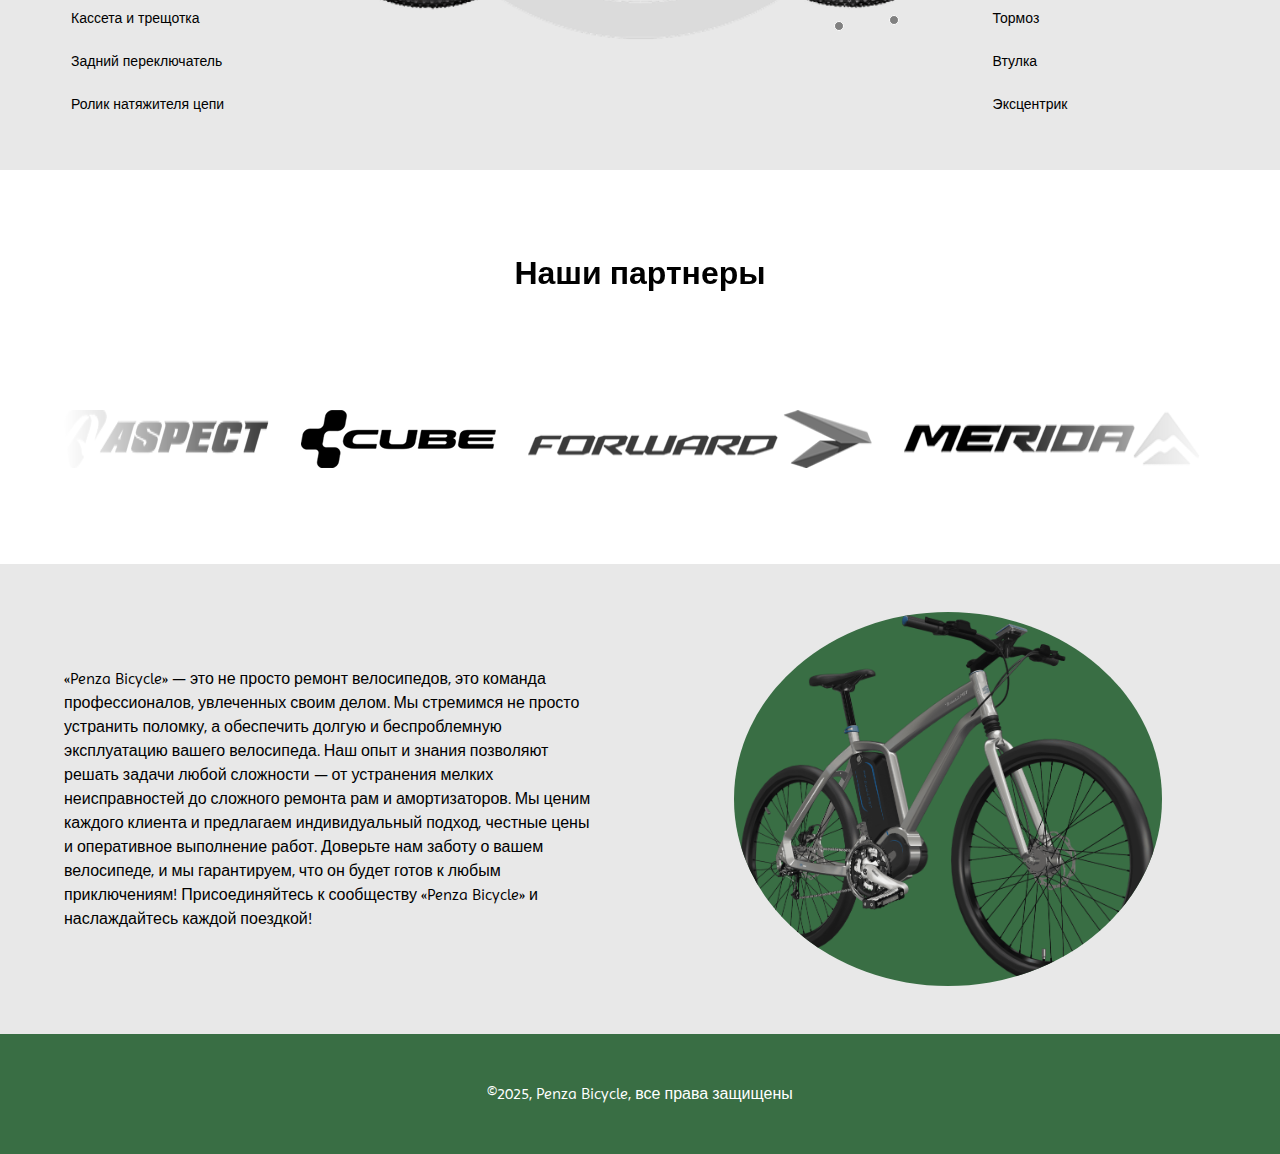
==== commit 8b6b4d83: "feat: Add workshop_adresses page" ====
--- a/index.html
+++ b/index.html
@@ -45,7 +45,7 @@
 		    <div class="circle circle-medium" style="left: 24em; top: 1em"></div>
 		    <div class="circle circle-medium" style="left: 18em; top: 25em"></div>
 			<div class="top-part container">
-				<img src="static/images/logo-white 1.png" fetchpriority="high" alt="Логотип компании">
+				<a href="index.html"><img src="static/images/logo-white 1.png" fetchpriority="high" alt="Логотип компании"></a>
 				<ul class="top-part-navigation">
 					<li><a href="authorization.html" class="authorization-button">Войти</a></li>
 					<li><a href="registration.html" class="registration-button">Зарегистрироваться</a></li>
@@ -60,7 +60,7 @@
 							<li><a href="accessories.html" class="top-nav-link">Аксессуары</a></li>
 							<li><a href="spare_parts.html" class="top-nav-link">Запчасти</a></li>
 							<li><a href="tools.html" class="top-nav-link">Инструменты</a></li>
-							<li><a href="abount_company.html" class="top-nav-link">О компании</a></li>
+							<li><a href="about_company.html" class="top-nav-link">О компании</a></li>
 							<li><a href="workshop_addresses.html" class="top-nav-link">Адреса мастерских</a></li>
 						</ul>
 					</div>
@@ -152,7 +152,7 @@
 						</div>
 					</div>
 					<div class="img-container">
-						<img src="static/images/bike-1.webp" id="bicycle-img" data-size="small" loading="lazy" aralt="">
+						<img src="static/images/bike-1.webp" id="bicycle-img" data-size="small" loading="lazy" alt="">
 						<div class="dot" id="elem1-dot"></div>
 						<div class="dot" id="elem2-dot"></div>
 						<div class="dot" id="elem3-dot"></div>
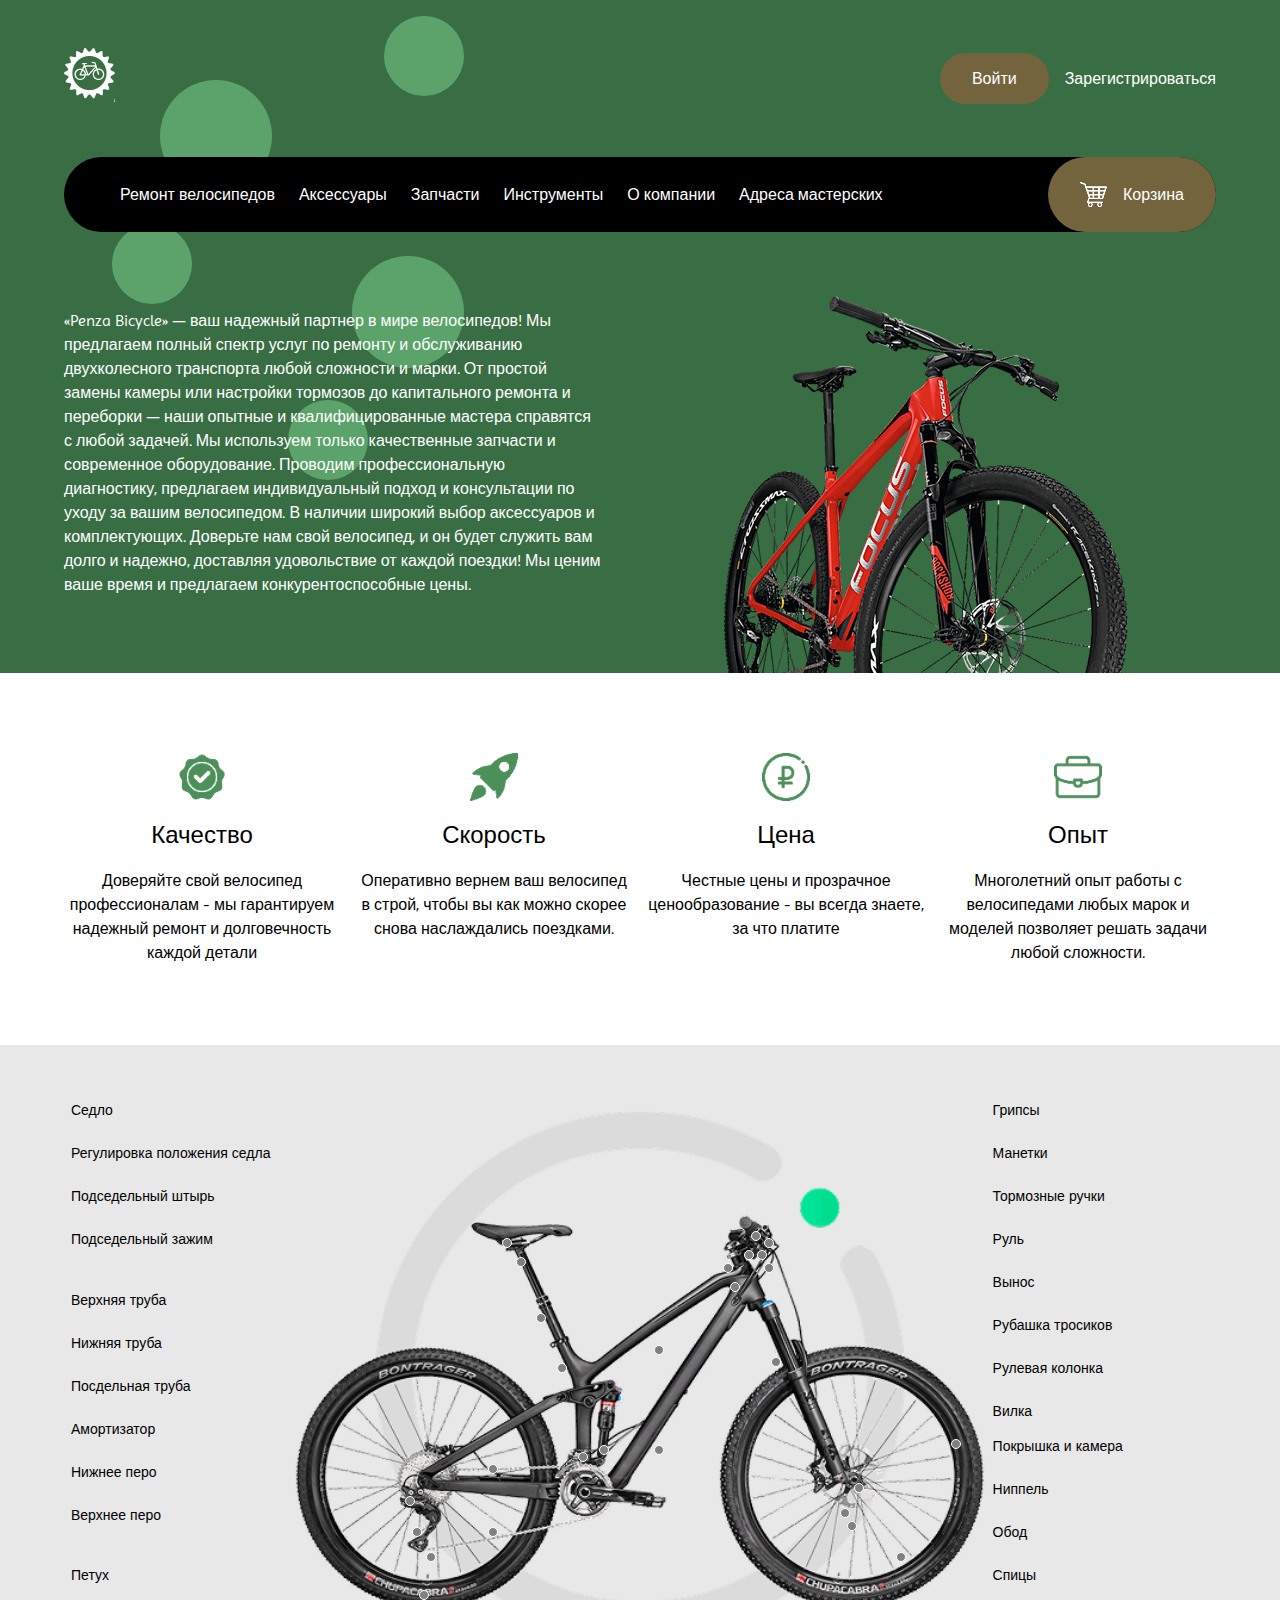
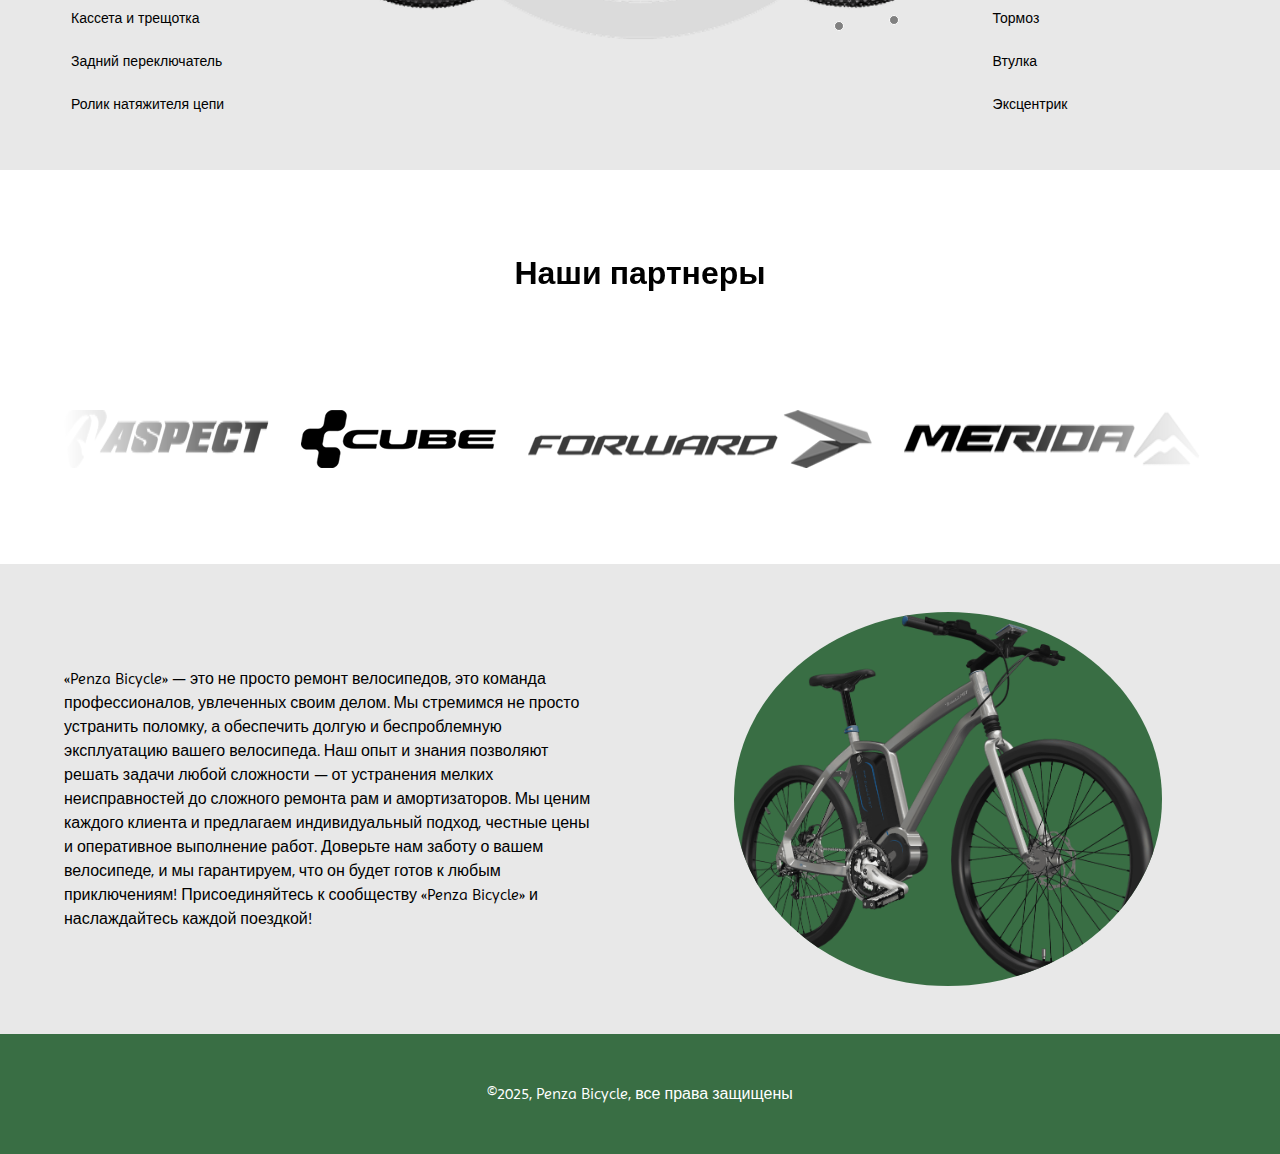
==== commit 49d9ca6a: "fix: fix code" ====
--- a/index.html
+++ b/index.html
@@ -56,7 +56,7 @@
 					<div class="drop">
 						<li class="burger-button"><a href="#">&#9776;</a></li>
 						<ul class="nav-left-buttons">
-							<li><a href="repair.html" class="top-nav-link">Ремонт велосипелов</a></li>
+							<li><a href="repair.html" class="top-nav-link">Ремонт велосипедов</a></li>
 							<li><a href="accessories.html" class="top-nav-link">Аксессуары</a></li>
 							<li><a href="spare_parts.html" class="top-nav-link">Запчасти</a></li>
 							<li><a href="tools.html" class="top-nav-link">Инструменты</a></li>
--- a/static/styles/style.css
+++ b/static/styles/style.css
@@ -35,6 +35,12 @@
 	initial-value: gray;
 }
 
+@property --medium-gray {
+	syntax: "<color>";
+	inherits: true;
+	initial-value: #1F1F1F;
+}
+
 @property --white {
 	syntax: "<color>";
 	inherits: true;
@@ -53,10 +59,22 @@
 	initial-value: #a08e64;
 }
 
+@property --dark-gold {
+	syntax: "<color>";
+	inherits: true;
+	initial-value: #57461f;
+}
+
 @property --light-blue {
 	syntax: "<color>";
 	inherits: true;
 	initial-value: #60c2ff;
+}
+
+@property --red {
+	syntax: "<color>";
+	inherits: true;
+	initial-value: red;
 }
 
 @property --fz-tiny {
@@ -92,12 +110,16 @@
 :root {
 	--dark-green: #396e44;
 	--light-gold: #74643e;
+	--dark-gold: #57461f;
 	--white: #ffffff;
 	--black: #000000;
 	--light-green: #5ba36a;
 	--light-gray: #e8e8e8;
     --dark-gray: gray;
     --light-blue: #60c2ff;
+	--medium-gray: #1F1F1F;
+	--red: red;
+
 
 	--fz-tiny: 0.75rem;
 	--fz-small: 0.875rem;
